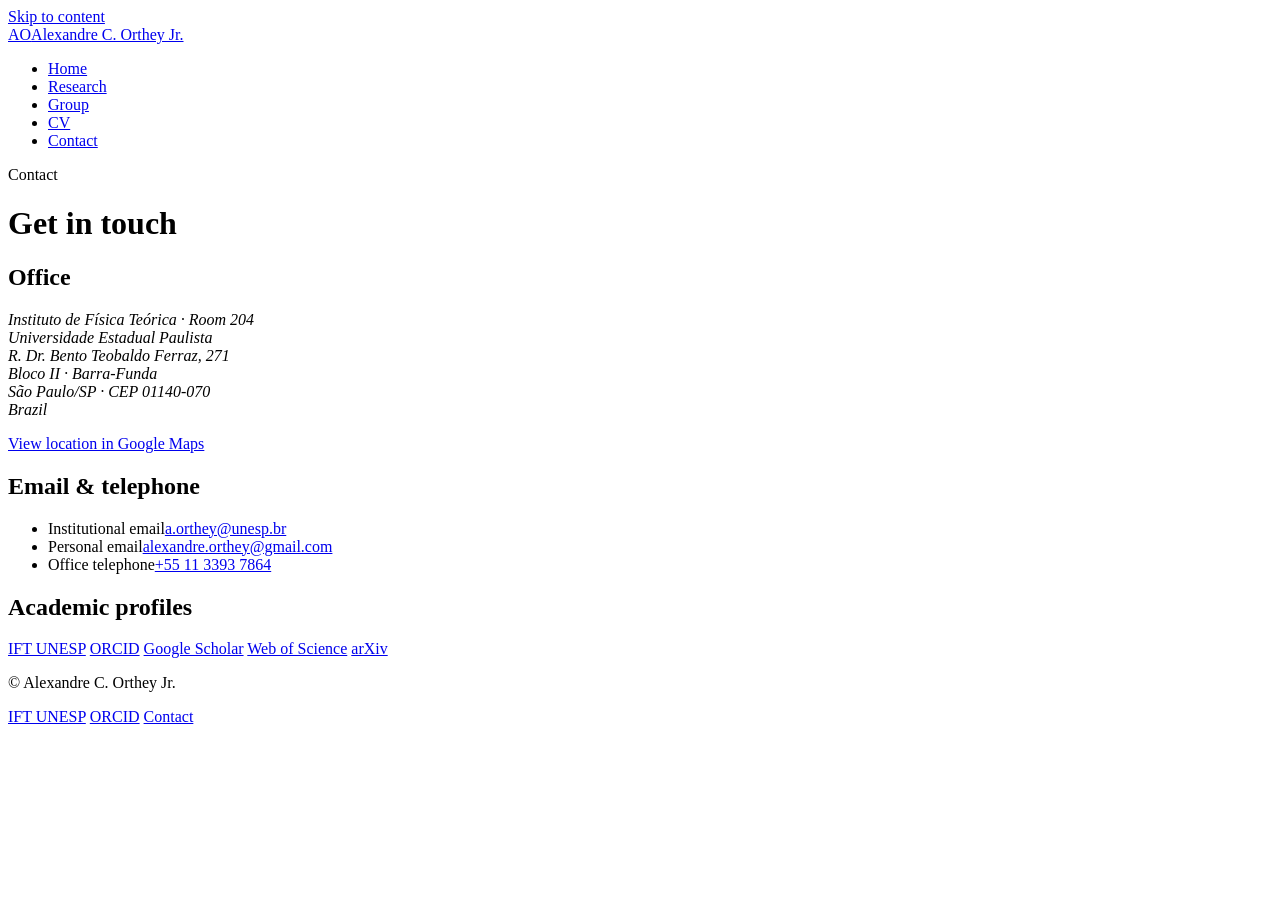
==== contact.html @ 02049ee3 "Add files via upload" ====
<!doctype html>
<html lang="en">
<head>
  <meta charset="utf-8">
  <meta name="viewport" content="width=device-width, initial-scale=1">
  <title>Contact | Alexandre C. Orthey Jr.</title>
  <meta name="description" content="Contact Alexandre C. Orthey Jr. at the Institute of Theoretical Physics, São Paulo State University, Brazil.">
  <link rel="icon" type="image/svg+xml" href="data:image/svg+xml,%3Csvg%20xmlns%3D%22http%3A//www.w3.org/2000/svg%22%20viewBox%3D%220%200%2064%2064%22%3E%3Crect%20width%3D%2264%22%20height%3D%2264%22%20rx%3D%228%22%20fill%3D%22%23172b41%22/%3E%3Ctext%20x%3D%2232%22%20y%3D%2243%22%20text-anchor%3D%22middle%22%20font-family%3D%22Georgia%2Cserif%22%20font-size%3D%2234%22%20fill%3D%22white%22%3EAO%3C/text%3E%3C/svg%3E">
  <link rel="stylesheet" href="assets/style.css">
</head>
<body>
  <a class="skip-link" href="#main">Skip to content</a>
  <!-- SHARED HEADER: if changing a navigation label, update it in all five pages. -->
  <header class="site-header">
    <div class="wrap header-inner">
      <a class="brand" href="index.html"><span class="brand-mark" aria-hidden="true">AO</span><span>Alexandre C. Orthey Jr.</span></a>
      <nav aria-label="Main navigation">
        <ul class="navigation">
          <li><a href="index.html">Home</a></li>
          <li><a href="research.html">Research</a></li>
          <li><a href="group.html">Group</a></li>
          <li><a href="cv.html">CV</a></li>
          <li><a href="contact.html" aria-current="page">Contact</a></li>
        </ul>
      </nav>
    </div>
  </header>
  <main class="wrap" id="main">
    <div class="page-intro">
      <p class="eyebrow">Contact</p>
      <h1>Get in touch</h1>
    </div>
    <!-- CONTACT DETAILS -->
    <div class="contact-grid">
      <section aria-labelledby="office-title">
        <h2 id="office-title">Office</h2>
        <address>
          Instituto de Física Teórica · Room 204<br>
          Universidade Estadual Paulista<br>
          R. Dr. Bento Teobaldo Ferraz, 271<br>
          Bloco II · Barra-Funda<br>
          São Paulo/SP · CEP 01140-070<br>
          Brazil
        </address>
        <p class="profile-links"><a href="https://www.google.com/maps/search/?api=1&amp;query=-23.5243078%2C-46.6654868">View location in Google Maps</a></p>
      </section>
      <section aria-labelledby="email-title">
        <h2 id="email-title">Email &amp; telephone</h2>
        <ul class="contact-list">
          <li><span class="contact-label">Institutional email</span><a href="mailto:a.orthey@unesp.br">a.orthey@unesp.br</a></li>
          <li><span class="contact-label">Personal email</span><a href="mailto:alexandre.orthey@gmail.com">alexandre.orthey@gmail.com</a></li>
          <li><span class="contact-label">Office telephone</span><a href="tel:+551133937864">+55 11 3393 7864</a></li>
        </ul>
      </section>
    </div>
    <section class="section" aria-labelledby="profiles-title">
      <div class="section-heading"><h2 id="profiles-title">Academic profiles</h2></div>
      <div class="profile-links"><a href="https://www.ift.unesp.br/#!/en/extension/research-groups/">IFT UNESP</a> <a href="https://orcid.org/0000-0001-8111-3944">ORCID</a> <a href="https://scholar.google.com/citations?hl=en&amp;user=_CFKh98AAAAJ&amp;view_op=list_works&amp;sortby=pubdate">Google Scholar</a> <a href="https://www.webofscience.com/wos/author/record/KIB-5121-2024">Web of Science</a> <a href="https://arxiv.org/a/orthey_a_1.html">arXiv</a></div>
    </section>
  </main>
  <footer class="site-footer">
    <div class="wrap footer-inner">
      <p>© Alexandre C. Orthey Jr.</p>
      <div class="footer-links"><a href="https://www.ift.unesp.br/#!/en">IFT UNESP</a> <a href="https://orcid.org/0000-0001-8111-3944">ORCID</a> <a href="contact.html">Contact</a></div>
    </div>
  </footer>
</body>
</html>
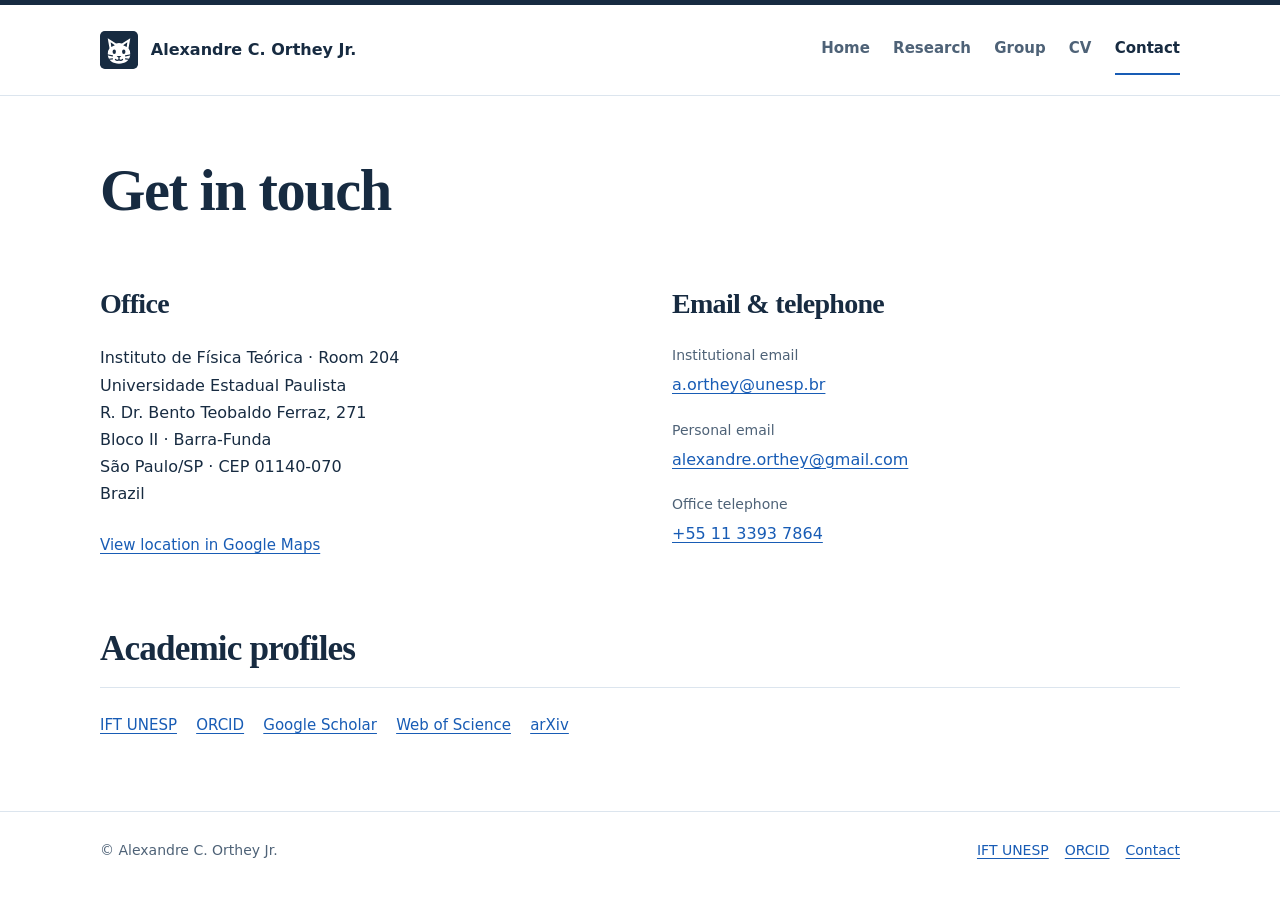
==== commit c1cfba6d: "Refine publication links, add cat icon, and simplify page headings" ====
--- a/contact.html
+++ b/contact.html
@@ -5,7 +5,7 @@
   <meta name="viewport" content="width=device-width, initial-scale=1">
   <title>Contact | Alexandre C. Orthey Jr.</title>
   <meta name="description" content="Contact Alexandre C. Orthey Jr. at the Institute of Theoretical Physics, São Paulo State University, Brazil.">
-  <link rel="icon" type="image/svg+xml" href="data:image/svg+xml,%3Csvg%20xmlns%3D%22http%3A//www.w3.org/2000/svg%22%20viewBox%3D%220%200%2064%2064%22%3E%3Crect%20width%3D%2264%22%20height%3D%2264%22%20rx%3D%228%22%20fill%3D%22%23172b41%22/%3E%3Ctext%20x%3D%2232%22%20y%3D%2243%22%20text-anchor%3D%22middle%22%20font-family%3D%22Georgia%2Cserif%22%20font-size%3D%2234%22%20fill%3D%22white%22%3EAO%3C/text%3E%3C/svg%3E">
+  <link rel="icon" type="image/svg+xml" href="assets/cat.svg">
   <link rel="stylesheet" href="assets/style.css">
 </head>
 <body>
@@ -13,7 +13,7 @@
   <!-- SHARED HEADER: if changing a navigation label, update it in all five pages. -->
   <header class="site-header">
     <div class="wrap header-inner">
-      <a class="brand" href="index.html"><span class="brand-mark" aria-hidden="true">AO</span><span>Alexandre C. Orthey Jr.</span></a>
+      <a class="brand" href="index.html"><img class="brand-mark" src="assets/cat.svg" alt="" width="38" height="38"><span>Alexandre C. Orthey Jr.</span></a>
       <nav aria-label="Main navigation">
         <ul class="navigation">
           <li><a href="index.html">Home</a></li>
@@ -27,7 +27,6 @@
   </header>
   <main class="wrap" id="main">
     <div class="page-intro">
-      <p class="eyebrow">Contact</p>
       <h1>Get in touch</h1>
     </div>
     <!-- CONTACT DETAILS -->
--- a/assets/style.css
+++ b/assets/style.css
@@ -0,0 +1,124 @@
+:root {
+  color-scheme: light;
+  --ink: #172b41;
+  --muted: #4e6277;
+  --accent: #185cb5;
+  --line: #dce5ee;
+  --soft: #f2f6fb;
+  --paper: #fff;
+}
+* { box-sizing: border-box; }
+html { scroll-behavior: smooth; }
+body { margin: 0; color: var(--ink); background: var(--paper); font: 1rem/1.7 system-ui, -apple-system, BlinkMacSystemFont, "Segoe UI", sans-serif; }
+a { color: var(--accent); text-decoration-thickness: .07em; text-underline-offset: .18em; overflow-wrap: anywhere; }
+a:hover { color: #0d3b78; }
+a:focus-visible { outline: 3px solid #176bd2; outline-offset: 5px; border-radius: 2px; }
+img { max-width: 100%; height: auto; display: block; }
+p { margin: 0 0 1.1rem; }
+h1, h2, h3 { line-height: 1.2; font-weight: 600; }
+h1, h2 { font-family: Georgia, "Times New Roman", serif; letter-spacing: -.025em; }
+h1 { font-size: clamp(2.35rem, 5vw, 3.65rem); margin: 0 0 1.25rem; }
+h2 { font-size: clamp(1.7rem, 3vw, 2.2rem); margin: 0 0 1.5rem; }
+h3 { font-size: 1.15rem; margin: 0 0 .65rem; }
+.wrap { width: min(1080px, calc(100% - 3rem)); margin-inline: auto; }
+.skip-link { position: absolute; top: -6rem; left: 1rem; z-index: 10; padding: .7rem 1rem; background: var(--ink); color: white; }
+.skip-link:focus { top: 1rem; }
+.site-header { border-top: 5px solid var(--ink); border-bottom: 1px solid var(--line); }
+.header-inner { min-height: 90px; display: flex; align-items: center; justify-content: space-between; gap: 2rem; }
+.brand { display: flex; align-items: center; gap: .8rem; text-decoration: none; color: var(--ink); font-weight: 650; font-size: 1rem; white-space: nowrap; }
+.brand-mark { flex-shrink: 0; width: 38px; height: 38px; border-radius: 3px; }
+.navigation { display: flex; flex-wrap: wrap; gap: .4rem 1.45rem; padding: 0; margin: 0; list-style: none; }
+.navigation a { display: block; padding: .7rem 0; color: var(--muted); font-size: .9375rem; font-weight: 550; text-decoration: none; border-bottom: 2px solid transparent; }
+.navigation a[aria-current="page"] { color: var(--ink); border-color: var(--accent); }
+.navigation a:hover { color: var(--accent); }
+main { padding-block: 3.75rem 4.5rem; min-height: 65vh; }
+.eyebrow { margin: 0 0 1rem; color: var(--accent); text-transform: uppercase; letter-spacing: .12em; font-size: .875rem; font-weight: 650; }
+.hero { display: grid; grid-template-columns: minmax(0, 1fr) 270px; gap: 4.5rem; align-items: start; padding-bottom: 3.5rem; }
+.hero h1 { max-width: 650px; }
+.hero .affiliation { font-size: 1.125rem; line-height: 1.65; }
+.hero .interests { color: var(--muted); max-width: 650px; }
+.portrait { width: 100%; height: 310px; object-fit: cover; object-position: center 32%; border-radius: 4px; }
+.profile-links { display: flex; flex-wrap: wrap; gap: .5rem 1.2rem; margin-top: 1.6rem; font-size: .9375rem; }
+.section { margin-top: 3.25rem; }
+.section-heading { display: flex; align-items: baseline; gap: 1rem; justify-content: space-between; border-bottom: 1px solid var(--line); margin-bottom: 1.4rem; }
+.section-heading h2 { margin-bottom: 1rem; }
+.opportunities { background: var(--soft); border-left: 3px solid var(--accent); padding: 1.35rem 1.65rem; }
+.opportunities h2 { font: 600 1.125rem/1.3 system-ui, sans-serif; letter-spacing: 0; margin-bottom: .8rem; }
+.opportunities p { margin: .45rem 0; }
+.deadline { color: var(--muted); font-size: .9375rem; }
+.publications { list-style: none; margin: 0; padding: 0; }
+.publication { display: grid; grid-template-columns: 2.1rem minmax(0, 1fr); gap: .75rem; padding: 1.4rem 0; border-bottom: 1px solid var(--line); }
+.publication:first-child { padding-top: .4rem; }
+.publication-number { font-variant-numeric: tabular-nums; color: var(--muted); font-size: .875rem; padding-top: .2rem; }
+.publication-title { display: inline-block; color: var(--ink); font-weight: 600; font-size: 1.0625rem; line-height: 1.45; text-decoration: none; }
+.publication p { margin: .4rem 0 0; }
+.authors { color: var(--muted); font-size: .9375rem; line-height: 1.6; }
+.journal { font-size: .9375rem; }
+.publication-links { display: flex; flex-wrap: wrap; gap: .3rem 1.1rem; font-size: .875rem; margin-top: .5rem; }
+.page-intro { max-width: 820px; margin-bottom: 2.8rem; }
+.page-intro > p:not(.eyebrow) { font-size: 1.125rem; color: var(--muted); }
+.research-topic { display: grid; grid-template-columns: minmax(0, 1fr) 280px; align-items: start; gap: 3.5rem; padding-block: 2.5rem; border-top: 1px solid var(--line); }
+.research-topic h2 { font-size: 1.85rem; }
+.research-topic figure { margin: .35rem 0 0; }
+.research-topic figure img { width: 100%; max-height: 300px; object-fit: contain; }
+.selected-papers { padding-left: 1.25rem; }
+.selected-papers li { padding-left: .25rem; margin: .8rem 0; }
+.paper-detail { display: block; color: var(--muted); font-size: .9375rem; margin-top: .15rem; }
+.group-grid { display: grid; grid-template-columns: repeat(3, minmax(0, 1fr)); gap: 2rem; }
+.member { border-bottom: 1px solid var(--line); padding-bottom: 1.5rem; }
+.member img { width: 100%; height: 280px; object-fit: cover; object-position: center 30%; border-radius: 4px; margin-bottom: 1.3rem; }
+.member p { color: var(--muted); margin: .2rem 0; }
+.member a { display: inline-block; margin-top: .55rem; font-size: .9375rem; }
+.timeline { list-style: none; margin: 0; padding: 0; }
+.timeline-entry { display: grid; grid-template-columns: 145px minmax(0, 1fr); gap: 2rem; border-top: 1px solid var(--line); padding-block: 1.65rem; }
+.timeline-date { color: var(--muted); font-size: .9375rem; font-variant-numeric: tabular-nums; }
+.timeline-entry p { margin: .4rem 0 0; }
+.timeline-entry .detail { color: var(--muted); font-size: .9375rem; }
+.contact-grid { display: grid; grid-template-columns: 1fr 1fr; gap: 4rem; padding-top: 1rem; }
+.contact-grid h2 { font-size: 1.75rem; }
+address { font-style: normal; }
+.contact-list { list-style: none; padding: 0; margin: 0; }
+.contact-list li { margin-bottom: 1.25rem; }
+.contact-label { display: block; color: var(--muted); font-size: .875rem; margin-bottom: .2rem; }
+.site-footer { border-top: 1px solid var(--line); padding-block: 1.7rem; color: var(--muted); font-size: .875rem; }
+.footer-inner { display: flex; flex-wrap: wrap; justify-content: space-between; gap: .6rem 1.5rem; }
+.site-footer p { margin: 0; }
+.footer-links { display: flex; flex-wrap: wrap; gap: 1rem; }
+@media (max-width: 800px) {
+  .header-inner { flex-direction: column; align-items: flex-start; gap: .5rem; padding-block: 1.2rem .6rem; }
+  .navigation { gap: .25rem 1.4rem; }
+  main { padding-block: 2.6rem 3rem; }
+  .hero { gap: 2rem; grid-template-columns: minmax(0, 1fr) 200px; }
+  .portrait { height: 260px; }
+  .research-topic { grid-template-columns: minmax(0, 1fr) 210px; gap: 2rem; }
+  .group-grid { gap: 1.4rem; }
+  .member img { height: 225px; }
+}
+@media (max-width: 580px) {
+  .wrap { width: calc(100% - 2rem); }
+  .brand { font-size: .9375rem; white-space: normal; }
+  .navigation { gap: .1rem 1.05rem; }
+  .navigation a { font-size: .9375rem; }
+  .hero { grid-template-columns: 1fr; gap: 2rem; padding-bottom: 2rem; }
+  .hero-photo { width: min(260px, 80%); }
+  .portrait { height: 280px; }
+  .opportunities { padding: 1.2rem; }
+  .section { margin-top: 2.6rem; }
+  .section-heading { align-items: start; }
+  .publication { grid-template-columns: 1.6rem minmax(0, 1fr); gap: .5rem; }
+  .research-topic, .contact-grid { grid-template-columns: 1fr; gap: 1.5rem; }
+  .research-topic figure { width: min(320px, 100%); }
+  .group-grid { grid-template-columns: 1fr; gap: 2rem; }
+  .member { display: grid; grid-template-columns: 115px minmax(0, 1fr); gap: 1.2rem; }
+  .member img { height: 150px; margin: 0; }
+  .timeline-entry { grid-template-columns: 1fr; gap: .55rem; }
+  .contact-grid { gap: 2.4rem; }
+}
+@media (prefers-reduced-motion: reduce) { html { scroll-behavior: auto; } }
+@media print {
+  .site-header, .site-footer, .skip-link { display: none; }
+  .wrap { width: 100%; }
+  main { padding: 0; }
+  .publication, .timeline-entry, .member { break-inside: avoid; }
+  a { color: inherit; }
+}
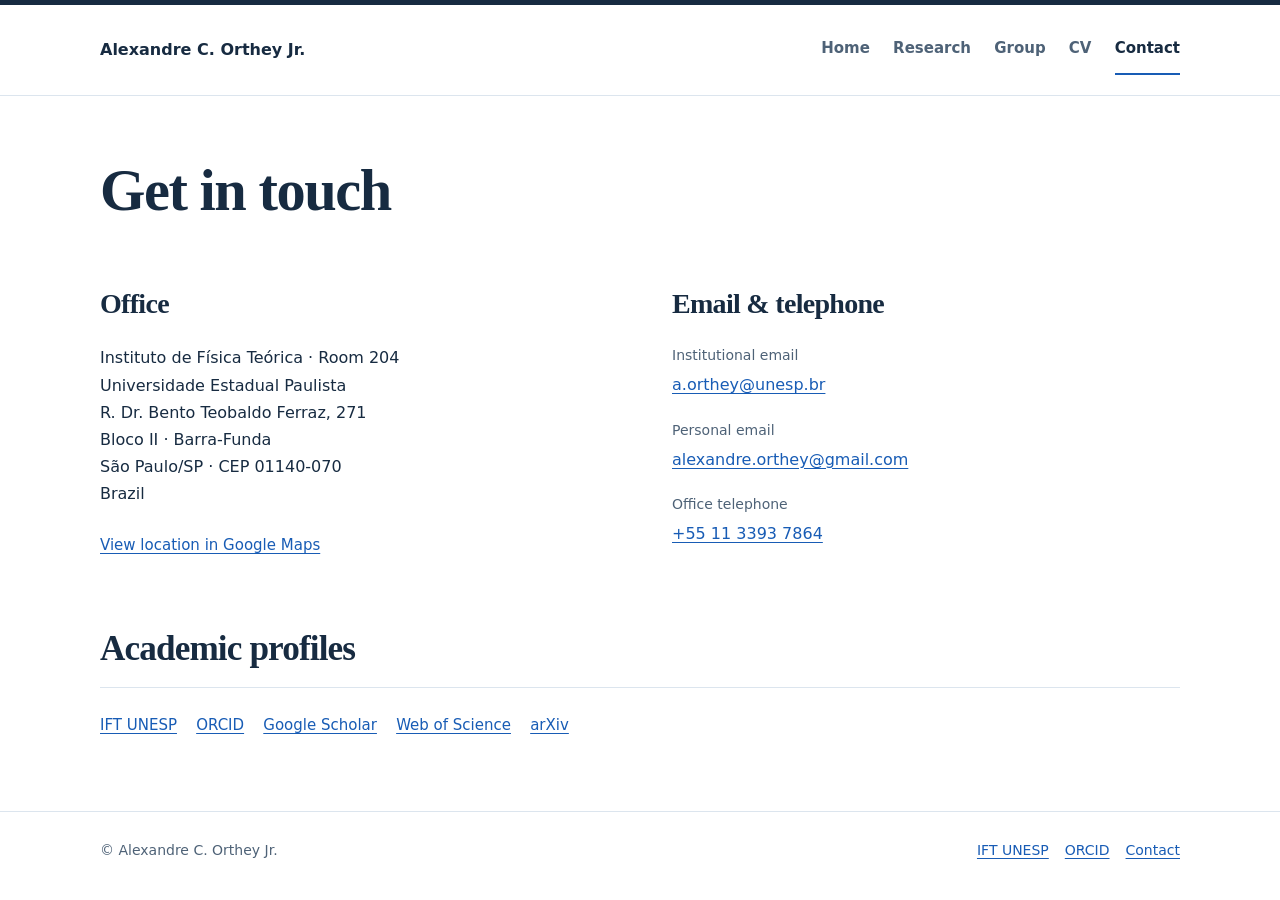
==== commit 2293c023: "Refine research layout and publication author styling" ====
--- a/contact.html
+++ b/contact.html
@@ -13,7 +13,7 @@
   <!-- SHARED HEADER: if changing a navigation label, update it in all five pages. -->
   <header class="site-header">
     <div class="wrap header-inner">
-      <a class="brand" href="index.html"><img class="brand-mark" src="assets/cat.svg" alt="" width="38" height="38"><span>Alexandre C. Orthey Jr.</span></a>
+      <a class="brand" href="index.html">Alexandre C. Orthey Jr.</a>
       <nav aria-label="Main navigation">
         <ul class="navigation">
           <li><a href="index.html">Home</a></li>
--- a/assets/style.css
+++ b/assets/style.css
@@ -25,8 +25,7 @@
 .skip-link:focus { top: 1rem; }
 .site-header { border-top: 5px solid var(--ink); border-bottom: 1px solid var(--line); }
 .header-inner { min-height: 90px; display: flex; align-items: center; justify-content: space-between; gap: 2rem; }
-.brand { display: flex; align-items: center; gap: .8rem; text-decoration: none; color: var(--ink); font-weight: 650; font-size: 1rem; white-space: nowrap; }
-.brand-mark { flex-shrink: 0; width: 38px; height: 38px; border-radius: 3px; }
+.brand { color: var(--ink); font-weight: 650; font-size: 1rem; text-decoration: none; white-space: nowrap; }
 .navigation { display: flex; flex-wrap: wrap; gap: .4rem 1.45rem; padding: 0; margin: 0; list-style: none; }
 .navigation a { display: block; padding: .7rem 0; color: var(--muted); font-size: .9375rem; font-weight: 550; text-decoration: none; border-bottom: 2px solid transparent; }
 .navigation a[aria-current="page"] { color: var(--ink); border-color: var(--accent); }
@@ -34,7 +33,7 @@
 main { padding-block: 3.75rem 4.5rem; min-height: 65vh; }
 .eyebrow { margin: 0 0 1rem; color: var(--accent); text-transform: uppercase; letter-spacing: .12em; font-size: .875rem; font-weight: 650; }
 .hero { display: grid; grid-template-columns: minmax(0, 1fr) 270px; gap: 4.5rem; align-items: start; padding-bottom: 3.5rem; }
-.hero h1 { max-width: 650px; }
+.hero h1 { max-width: none; white-space: nowrap; }
 .hero .affiliation { font-size: 1.125rem; line-height: 1.65; }
 .hero .interests { color: var(--muted); max-width: 650px; }
 .portrait { width: 100%; height: 310px; object-fit: cover; object-position: center 32%; border-radius: 4px; }
@@ -57,10 +56,10 @@
 .publication-links { display: flex; flex-wrap: wrap; gap: .3rem 1.1rem; font-size: .875rem; margin-top: .5rem; }
 .page-intro { max-width: 820px; margin-bottom: 2.8rem; }
 .page-intro > p:not(.eyebrow) { font-size: 1.125rem; color: var(--muted); }
-.research-topic { display: grid; grid-template-columns: minmax(0, 1fr) 280px; align-items: start; gap: 3.5rem; padding-block: 2.5rem; border-top: 1px solid var(--line); }
+.research-topic { display: grid; grid-template-columns: minmax(0, 3fr) minmax(0, 2fr); align-items: start; gap: 3rem; padding-block: 2.5rem; border-top: 1px solid var(--line); }
 .research-topic h2 { font-size: 1.85rem; }
 .research-topic figure { margin: .35rem 0 0; }
-.research-topic figure img { width: 100%; max-height: 300px; object-fit: contain; }
+.research-topic figure img { width: 100%; max-height: 420px; object-fit: contain; }
 .selected-papers { padding-left: 1.25rem; }
 .selected-papers li { padding-left: .25rem; margin: .8rem 0; }
 .paper-detail { display: block; color: var(--muted); font-size: .9375rem; margin-top: .15rem; }
@@ -90,16 +89,17 @@
   main { padding-block: 2.6rem 3rem; }
   .hero { gap: 2rem; grid-template-columns: minmax(0, 1fr) 200px; }
   .portrait { height: 260px; }
-  .research-topic { grid-template-columns: minmax(0, 1fr) 210px; gap: 2rem; }
+  .research-topic { grid-template-columns: minmax(0, 3fr) minmax(0, 2fr); gap: 2rem; }
   .group-grid { gap: 1.4rem; }
   .member img { height: 225px; }
 }
 @media (max-width: 580px) {
   .wrap { width: calc(100% - 2rem); }
-  .brand { font-size: .9375rem; white-space: normal; }
+  .brand { font-size: .9375rem; }
   .navigation { gap: .1rem 1.05rem; }
   .navigation a { font-size: .9375rem; }
   .hero { grid-template-columns: 1fr; gap: 2rem; padding-bottom: 2rem; }
+  .hero h1 { font-size: clamp(1.35rem, 7.5vw, 2.35rem); }
   .hero-photo { width: min(260px, 80%); }
   .portrait { height: 280px; }
   .opportunities { padding: 1.2rem; }
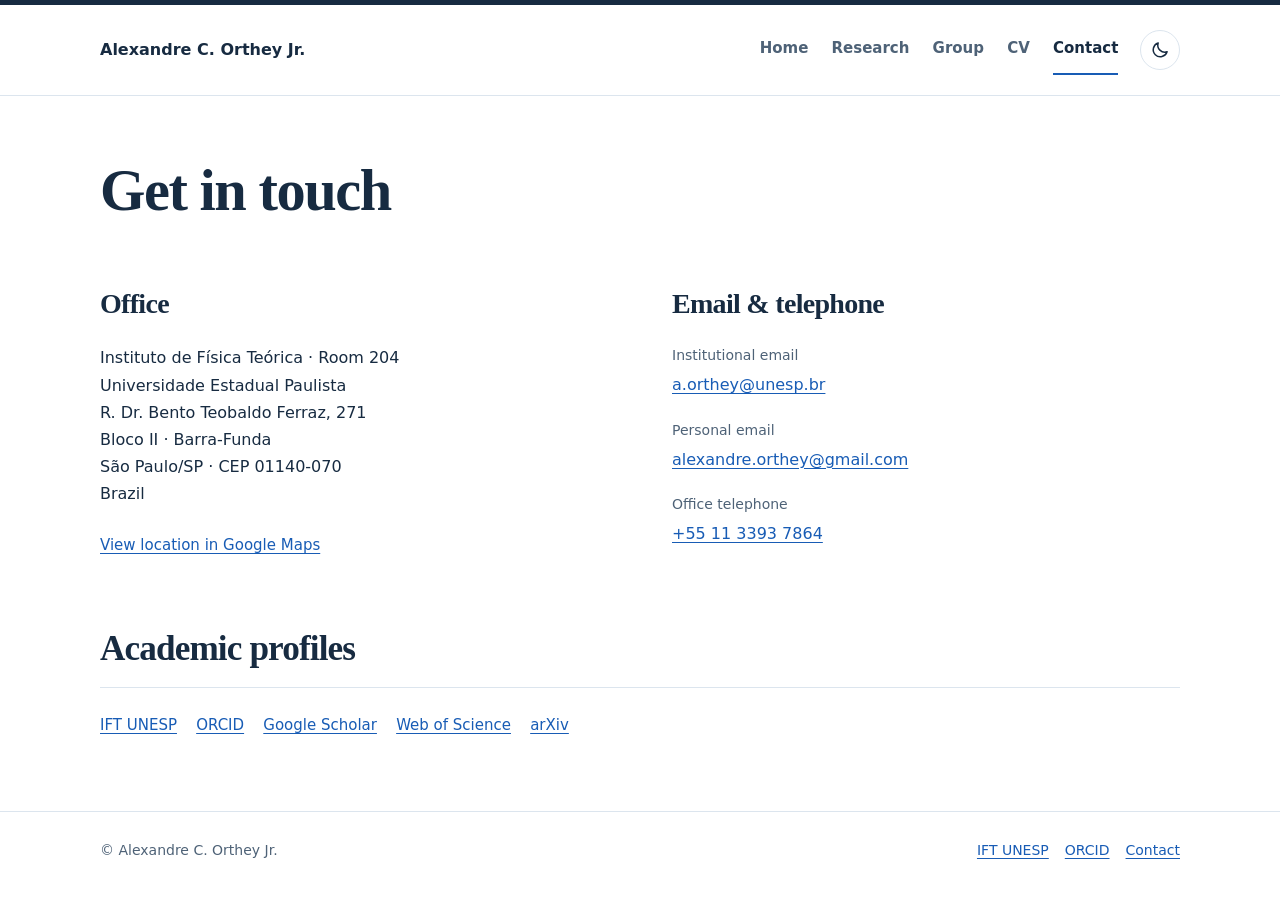
==== commit 68547190: "Add automatic dark mode with a persistent theme toggle" ====
--- a/contact.html
+++ b/contact.html
@@ -6,7 +6,22 @@
   <title>Contact | Alexandre C. Orthey Jr.</title>
   <meta name="description" content="Contact Alexandre C. Orthey Jr. at the Institute of Theoretical Physics, São Paulo State University, Brazil.">
   <link rel="icon" type="image/svg+xml" href="assets/cat.svg">
+  <script>
+    (function () {
+      try {
+        var saved = localStorage.getItem("theme");
+        var theme = saved === "light" || saved === "dark"
+          ? saved
+          : (window.matchMedia("(prefers-color-scheme: dark)").matches ? "dark" : "light");
+        document.documentElement.dataset.theme = theme;
+      } catch (error) {
+        document.documentElement.dataset.theme =
+          window.matchMedia("(prefers-color-scheme: dark)").matches ? "dark" : "light";
+      }
+    }());
+  </script>
   <link rel="stylesheet" href="assets/style.css">
+  <script src="assets/theme.js" defer></script>
 </head>
 <body>
   <a class="skip-link" href="#main">Skip to content</a>
@@ -14,15 +29,26 @@
   <header class="site-header">
     <div class="wrap header-inner">
       <a class="brand" href="index.html">Alexandre C. Orthey Jr.</a>
-      <nav aria-label="Main navigation">
-        <ul class="navigation">
-          <li><a href="index.html">Home</a></li>
-          <li><a href="research.html">Research</a></li>
-          <li><a href="group.html">Group</a></li>
-          <li><a href="cv.html">CV</a></li>
-          <li><a href="contact.html" aria-current="page">Contact</a></li>
-        </ul>
-      </nav>
+      <div class="header-actions">
+        <nav aria-label="Main navigation">
+          <ul class="navigation">
+            <li><a href="index.html">Home</a></li>
+            <li><a href="research.html">Research</a></li>
+            <li><a href="group.html">Group</a></li>
+            <li><a href="cv.html">CV</a></li>
+            <li><a href="contact.html" aria-current="page">Contact</a></li>
+          </ul>
+        </nav>
+        <button class="theme-toggle" type="button" aria-label="Switch to dark mode" aria-pressed="false" title="Switch to dark mode">
+          <svg viewBox="0 0 24 24" aria-hidden="true">
+            <path class="theme-icon-moon" d="M20.5 14.2A8.5 8.5 0 0 1 9.8 3.5 8.5 8.5 0 1 0 20.5 14.2Z"/>
+            <g class="theme-icon-sun">
+              <circle cx="12" cy="12" r="3.5"/>
+              <path d="M12 2v2M12 20v2M4.9 4.9l1.4 1.4M17.7 17.7l1.4 1.4M2 12h2M20 12h2M4.9 19.1l1.4-1.4M17.7 6.3l1.4-1.4"/>
+            </g>
+          </svg>
+        </button>
+      </div>
     </div>
   </header>
   <main class="wrap" id="main">
@@ -41,7 +67,7 @@
           São Paulo/SP · CEP 01140-070<br>
           Brazil
         </address>
-        <p class="profile-links"><a href="https://www.google.com/maps/search/?api=1&amp;query=-23.5243078%2C-46.6654868">View location in Google Maps</a></p>
+        <p class="profile-links"><a href="https://maps.app.goo.gl/yHxcCW7n1PpnyNoA8">View location in Google Maps</a></p>
       </section>
       <section aria-labelledby="email-title">
         <h2 id="email-title">Email &amp; telephone</h2>
--- a/assets/style.css
+++ b/assets/style.css
@@ -6,13 +6,45 @@
   --line: #dce5ee;
   --soft: #f2f6fb;
   --paper: #fff;
+  --link-hover: #0d3b78;
+  --focus: #176bd2;
+  --on-ink: #fff;
+  --toggle-hover: #e7eef7;
+}
+:root[data-theme="dark"] {
+  color-scheme: dark;
+  --ink: #e7eef6;
+  --muted: #a9b8c8;
+  --accent: #78b7ff;
+  --line: #2b4054;
+  --soft: #132438;
+  --paper: #0b1521;
+  --link-hover: #acd3ff;
+  --focus: #89c2ff;
+  --on-ink: #0b1521;
+  --toggle-hover: #1a3046;
+}
+@media (prefers-color-scheme: dark) {
+  :root:not([data-theme]) {
+    color-scheme: dark;
+    --ink: #e7eef6;
+    --muted: #a9b8c8;
+    --accent: #78b7ff;
+    --line: #2b4054;
+    --soft: #132438;
+    --paper: #0b1521;
+    --link-hover: #acd3ff;
+    --focus: #89c2ff;
+    --on-ink: #0b1521;
+    --toggle-hover: #1a3046;
+  }
 }
 * { box-sizing: border-box; }
 html { scroll-behavior: smooth; }
 body { margin: 0; color: var(--ink); background: var(--paper); font: 1rem/1.7 system-ui, -apple-system, BlinkMacSystemFont, "Segoe UI", sans-serif; }
 a { color: var(--accent); text-decoration-thickness: .07em; text-underline-offset: .18em; overflow-wrap: anywhere; }
-a:hover { color: #0d3b78; }
-a:focus-visible { outline: 3px solid #176bd2; outline-offset: 5px; border-radius: 2px; }
+a:hover { color: var(--link-hover); }
+a:focus-visible { outline: 3px solid var(--focus); outline-offset: 5px; border-radius: 2px; }
 img { max-width: 100%; height: auto; display: block; }
 p { margin: 0 0 1.1rem; }
 h1, h2, h3 { line-height: 1.2; font-weight: 600; }
@@ -21,15 +53,24 @@
 h2 { font-size: clamp(1.7rem, 3vw, 2.2rem); margin: 0 0 1.5rem; }
 h3 { font-size: 1.15rem; margin: 0 0 .65rem; }
 .wrap { width: min(1080px, calc(100% - 3rem)); margin-inline: auto; }
-.skip-link { position: absolute; top: -6rem; left: 1rem; z-index: 10; padding: .7rem 1rem; background: var(--ink); color: white; }
+.skip-link { position: absolute; top: -6rem; left: 1rem; z-index: 10; padding: .7rem 1rem; background: var(--ink); color: var(--on-ink); }
 .skip-link:focus { top: 1rem; }
 .site-header { border-top: 5px solid var(--ink); border-bottom: 1px solid var(--line); }
 .header-inner { min-height: 90px; display: flex; align-items: center; justify-content: space-between; gap: 2rem; }
+.header-inner-home { justify-content: flex-end; }
+.header-actions { display: flex; align-items: center; justify-content: flex-end; gap: 1.35rem; margin-left: auto; }
 .brand { color: var(--ink); font-weight: 650; font-size: 1rem; text-decoration: none; white-space: nowrap; }
 .navigation { display: flex; flex-wrap: wrap; gap: .4rem 1.45rem; padding: 0; margin: 0; list-style: none; }
 .navigation a { display: block; padding: .7rem 0; color: var(--muted); font-size: .9375rem; font-weight: 550; text-decoration: none; border-bottom: 2px solid transparent; }
 .navigation a[aria-current="page"] { color: var(--ink); border-color: var(--accent); }
 .navigation a:hover { color: var(--accent); }
+.theme-toggle { display: grid; flex: 0 0 auto; place-items: center; width: 40px; height: 40px; padding: 0; border: 1px solid var(--line); border-radius: 50%; color: var(--ink); background: var(--paper); cursor: pointer; }
+.theme-toggle:hover { color: var(--accent); background: var(--toggle-hover); }
+.theme-toggle:focus-visible { outline: 3px solid var(--focus); outline-offset: 3px; }
+.theme-toggle svg { width: 20px; height: 20px; fill: none; stroke: currentColor; stroke-width: 1.8; stroke-linecap: round; stroke-linejoin: round; }
+.theme-icon-sun { display: none; }
+:root[data-theme="dark"] .theme-icon-moon { display: none; }
+:root[data-theme="dark"] .theme-icon-sun { display: block; }
 main { padding-block: 3.75rem 4.5rem; min-height: 65vh; }
 .eyebrow { margin: 0 0 1rem; color: var(--accent); text-transform: uppercase; letter-spacing: .12em; font-size: .875rem; font-weight: 650; }
 .hero { display: grid; grid-template-columns: minmax(0, 1fr) 270px; gap: 4.5rem; align-items: start; padding-bottom: 3.5rem; }
@@ -59,6 +100,7 @@
 .research-topic { display: grid; grid-template-columns: minmax(0, 3fr) minmax(0, 2fr); align-items: start; gap: 3rem; padding-block: 2.5rem; border-top: 1px solid var(--line); }
 .research-topic h2 { font-size: 1.85rem; }
 .research-topic figure { margin: .35rem 0 0; }
+:root[data-theme="dark"] .research-topic figure { padding: .75rem; border-radius: 4px; background: #f8fafc; }
 .research-topic figure img { width: 100%; max-height: 420px; object-fit: contain; }
 .selected-papers { padding-left: 1.25rem; }
 .selected-papers li { padding-left: .25rem; margin: .8rem 0; }
@@ -85,6 +127,7 @@
 .footer-links { display: flex; flex-wrap: wrap; gap: 1rem; }
 @media (max-width: 800px) {
   .header-inner { flex-direction: column; align-items: flex-start; gap: .5rem; padding-block: 1.2rem .6rem; }
+  .header-actions { width: 100%; justify-content: space-between; margin-left: 0; }
   .navigation { gap: .25rem 1.4rem; }
   main { padding-block: 2.6rem 3rem; }
   .hero { gap: 2rem; grid-template-columns: minmax(0, 1fr) 200px; }
@@ -97,6 +140,7 @@
   .wrap { width: calc(100% - 2rem); }
   .brand { font-size: .9375rem; }
   .navigation { gap: .1rem 1.05rem; }
+  .header-actions { align-items: flex-start; gap: .75rem; }
   .navigation a { font-size: .9375rem; }
   .hero { grid-template-columns: 1fr; gap: 2rem; padding-bottom: 2rem; }
   .hero h1 { font-size: clamp(1.35rem, 7.5vw, 2.35rem); }
@@ -114,9 +158,12 @@
   .timeline-entry { grid-template-columns: 1fr; gap: .55rem; }
   .contact-grid { gap: 2.4rem; }
 }
+@media (prefers-reduced-motion: no-preference) {
+  body, .site-header, .site-footer, .opportunities, .theme-toggle { transition: color .2s ease, background-color .2s ease, border-color .2s ease; }
+}
 @media (prefers-reduced-motion: reduce) { html { scroll-behavior: auto; } }
 @media print {
-  .site-header, .site-footer, .skip-link { display: none; }
+  .site-header, .site-footer, .skip-link, .theme-toggle { display: none; }
   .wrap { width: 100%; }
   main { padding: 0; }
   .publication, .timeline-entry, .member { break-inside: avoid; }
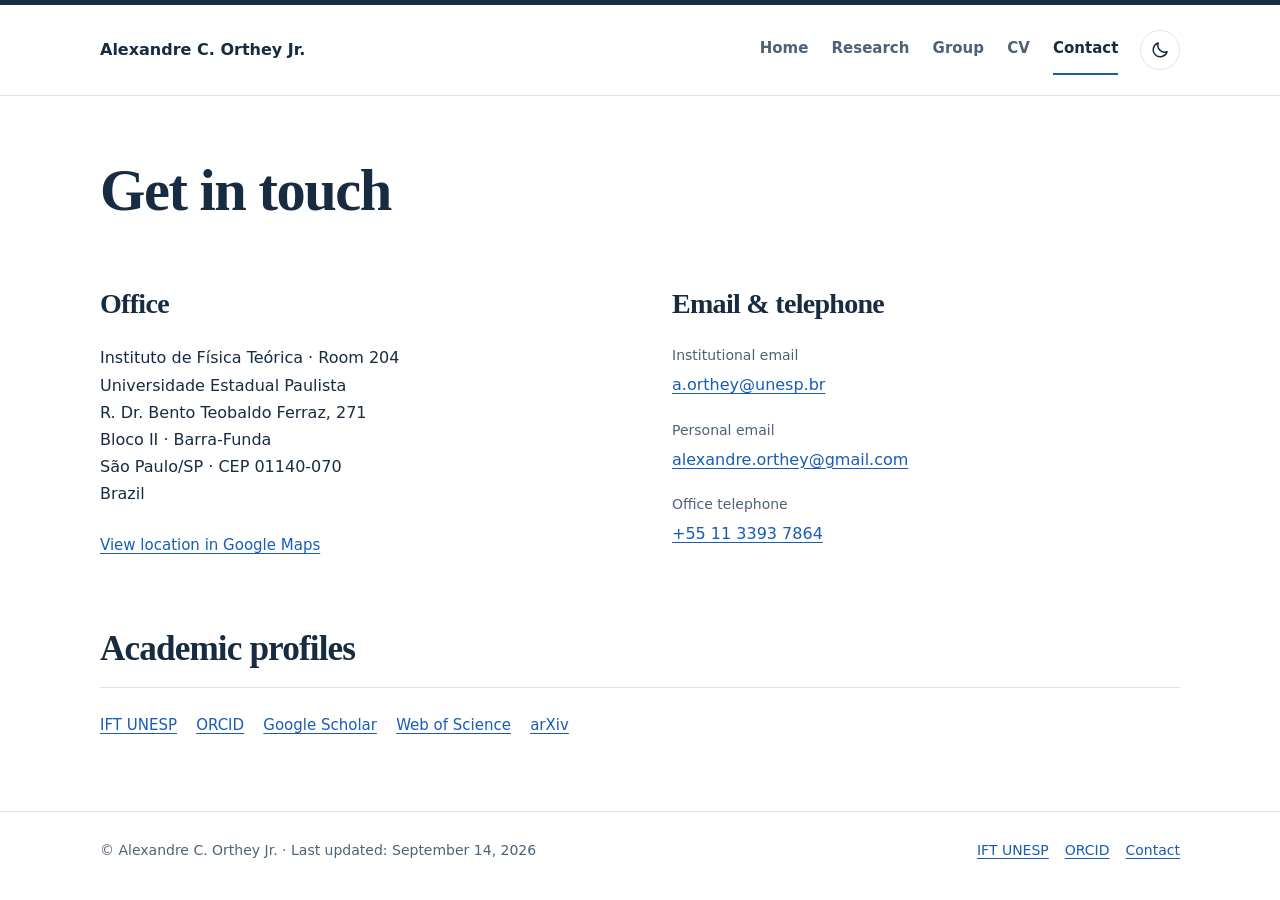
==== commit e1c93396: "Add website last-updated note" ====
--- a/contact.html
+++ b/contact.html
@@ -85,7 +85,7 @@
   </main>
   <footer class="site-footer">
     <div class="wrap footer-inner">
-      <p>© Alexandre C. Orthey Jr.</p>
+      <p>© Alexandre C. Orthey Jr. <span aria-hidden="true">·</span> Last updated: September 14, 2026</p>
       <div class="footer-links"><a href="https://www.ift.unesp.br/#!/en">IFT UNESP</a> <a href="https://orcid.org/0000-0001-8111-3944">ORCID</a> <a href="contact.html">Contact</a></div>
     </div>
   </footer>
--- a/assets/style.css
+++ b/assets/style.css
@@ -76,6 +76,9 @@
 .hero { display: grid; grid-template-columns: minmax(0, 1fr) 270px; gap: 4.5rem; align-items: start; padding-bottom: 3.5rem; }
 .hero h1 { max-width: none; white-space: nowrap; }
 .hero .affiliation { font-size: 1.125rem; line-height: 1.65; }
+.affiliation-fellowship { margin-bottom: .85rem; }
+.institution + .institution { margin-top: .65rem; }
+.institution-translation { color: var(--muted); font-size: .875rem; line-height: 1.45; }
 .hero .interests { color: var(--muted); max-width: 650px; }
 .portrait { width: 100%; height: 310px; object-fit: cover; object-position: center 32%; border-radius: 4px; }
 .profile-links { display: flex; flex-wrap: wrap; gap: .5rem 1.2rem; margin-top: 1.6rem; font-size: .9375rem; }
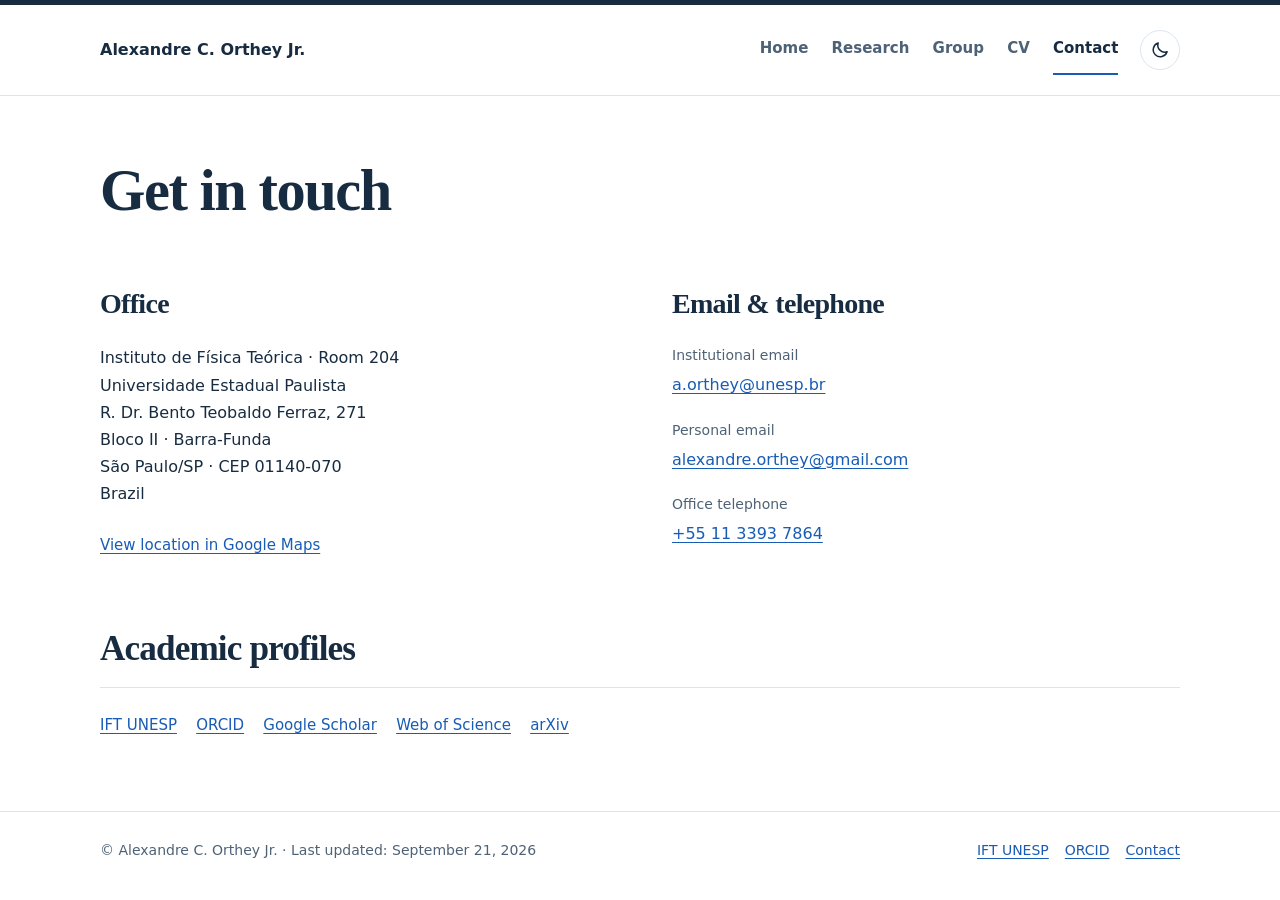
==== commit 024581ee: "Add GoatCounter analytics across the website" ====
--- a/contact.html
+++ b/contact.html
@@ -22,6 +22,8 @@
   </script>
   <link rel="stylesheet" href="assets/style.css">
   <script src="assets/theme.js" defer></script>
+  <script data-goatcounter="https://orthey.goatcounter.com/count"
+          async src="https://gc.zgo.at/count.js"></script>
 </head>
 <body>
   <a class="skip-link" href="#main">Skip to content</a>
@@ -85,7 +87,7 @@
   </main>
   <footer class="site-footer">
     <div class="wrap footer-inner">
-      <p>© Alexandre C. Orthey Jr. <span aria-hidden="true">·</span> Last updated: September 14, 2026</p>
+      <p>© Alexandre C. Orthey Jr. <span aria-hidden="true">·</span> Last updated: September 21, 2026</p>
       <div class="footer-links"><a href="https://www.ift.unesp.br/#!/en">IFT UNESP</a> <a href="https://orcid.org/0000-0001-8111-3944">ORCID</a> <a href="contact.html">Contact</a></div>
     </div>
   </footer>
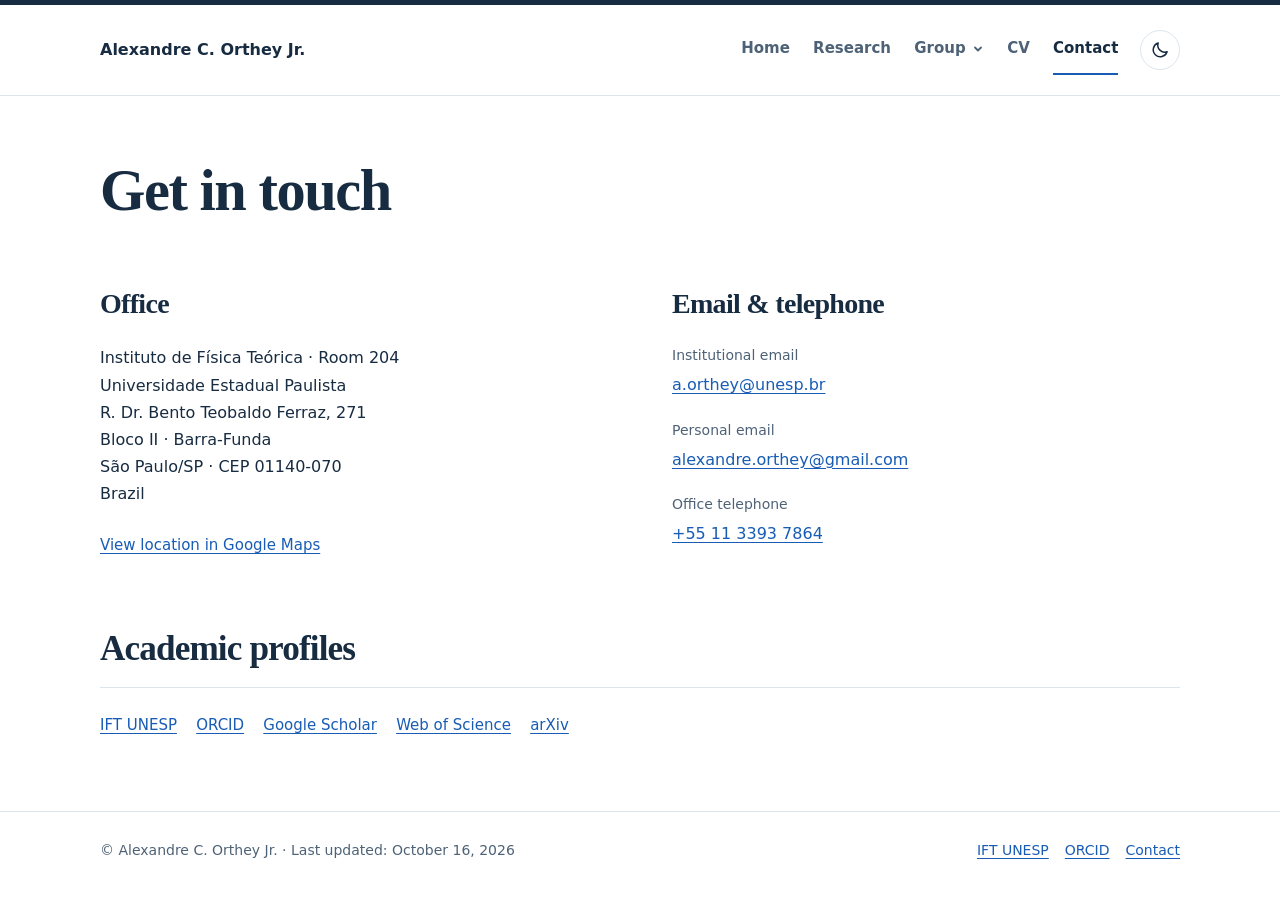
==== commit 976f736e: "Move PhD announcement to an Open positions page" ====
--- a/contact.html
+++ b/contact.html
@@ -20,14 +20,15 @@
       }
     }());
   </script>
-  <link rel="stylesheet" href="assets/style.css">
+  <link rel="stylesheet" href="assets/style.css?v=20260930">
   <script src="assets/theme.js" defer></script>
+  <script src="assets/navigation.js" defer></script>
   <script data-goatcounter="https://orthey.goatcounter.com/count"
           async src="https://gc.zgo.at/count.js"></script>
 </head>
 <body>
   <a class="skip-link" href="#main">Skip to content</a>
-  <!-- SHARED HEADER: if changing a navigation label, update it in all five pages. -->
+  <!-- SHARED HEADER: if changing a navigation label, update it in all pages. -->
   <header class="site-header">
     <div class="wrap header-inner">
       <a class="brand" href="index.html">Alexandre C. Orthey Jr.</a>
@@ -36,7 +37,17 @@
           <ul class="navigation">
             <li><a href="index.html">Home</a></li>
             <li><a href="research.html">Research</a></li>
-            <li><a href="group.html">Group</a></li>
+            <li>
+              <details class="nav-dropdown">
+                <summary>Group <svg viewBox="0 0 12 12" aria-hidden="true"><path d="m3 4.5 3 3 3-3"/></svg></summary>
+                <ul class="nav-submenu">
+                  <li><a href="group.html">Members</a></li>
+                  <li><a href="news.html">News</a></li>
+                  <li><a href="visitors.html">Visitors</a></li>
+                  <li><a href="open-positions.html">Open positions</a></li>
+                </ul>
+              </details>
+            </li>
             <li><a href="cv.html">CV</a></li>
             <li><a href="contact.html" aria-current="page">Contact</a></li>
           </ul>
@@ -87,7 +98,7 @@
   </main>
   <footer class="site-footer">
     <div class="wrap footer-inner">
-      <p>© Alexandre C. Orthey Jr. <span aria-hidden="true">·</span> Last updated: September 21, 2026</p>
+      <p>© Alexandre C. Orthey Jr. <span aria-hidden="true">·</span> Last updated: October 16, 2026</p>
       <div class="footer-links"><a href="https://www.ift.unesp.br/#!/en">IFT UNESP</a> <a href="https://orcid.org/0000-0001-8111-3944">ORCID</a> <a href="contact.html">Contact</a></div>
     </div>
   </footer>
--- a/assets/style.css
+++ b/assets/style.css
@@ -61,9 +61,21 @@
 .header-actions { display: flex; align-items: center; justify-content: flex-end; gap: 1.35rem; margin-left: auto; }
 .brand { color: var(--ink); font-weight: 650; font-size: 1rem; text-decoration: none; white-space: nowrap; }
 .navigation { display: flex; flex-wrap: wrap; gap: .4rem 1.45rem; padding: 0; margin: 0; list-style: none; }
-.navigation a { display: block; padding: .7rem 0; color: var(--muted); font-size: .9375rem; font-weight: 550; text-decoration: none; border-bottom: 2px solid transparent; }
-.navigation a[aria-current="page"] { color: var(--ink); border-color: var(--accent); }
-.navigation a:hover { color: var(--accent); }
+.navigation > li > a, .nav-dropdown > summary { display: block; padding: .7rem 0; color: var(--muted); font-size: .9375rem; font-weight: 550; text-decoration: none; border-bottom: 2px solid transparent; }
+.navigation > li > a[aria-current="page"], .nav-dropdown.is-current > summary { color: var(--ink); border-color: var(--accent); }
+.navigation > li > a:hover, .nav-dropdown > summary:hover { color: var(--accent); }
+.nav-dropdown { position: relative; }
+.nav-dropdown > summary { display: flex; align-items: center; gap: .4rem; list-style: none; cursor: pointer; }
+.nav-dropdown > summary::-webkit-details-marker { display: none; }
+.nav-dropdown > summary::marker { content: ""; }
+.nav-dropdown > summary:focus-visible { outline: 3px solid var(--focus); outline-offset: 5px; border-radius: 2px; }
+.nav-dropdown > summary svg { width: 12px; height: 12px; fill: none; stroke: currentColor; stroke-width: 1.8; stroke-linecap: round; stroke-linejoin: round; }
+.nav-dropdown[open] > summary svg { transform: rotate(180deg); }
+.nav-submenu { position: absolute; z-index: 5; top: 100%; left: -.75rem; width: 10rem; margin: 0; padding: .4rem; list-style: none; background: var(--paper); border: 1px solid var(--line); border-radius: 4px; box-shadow: 0 8px 24px rgb(0 0 0 / .12); }
+.nav-submenu a { display: block; padding: .55rem .75rem; border-radius: 2px; color: var(--muted); font-size: .9375rem; font-weight: 550; text-decoration: none; }
+.nav-submenu a:hover, .nav-submenu a:focus-visible { color: var(--accent); background: var(--soft); }
+.nav-submenu a:focus-visible { outline-offset: -2px; }
+.nav-submenu a[aria-current="page"] { color: var(--accent); background: var(--soft); }
 .theme-toggle { display: grid; flex: 0 0 auto; place-items: center; width: 40px; height: 40px; padding: 0; border: 1px solid var(--line); border-radius: 50%; color: var(--ink); background: var(--paper); cursor: pointer; }
 .theme-toggle:hover { color: var(--accent); background: var(--toggle-hover); }
 .theme-toggle:focus-visible { outline: 3px solid var(--focus); outline-offset: 3px; }
